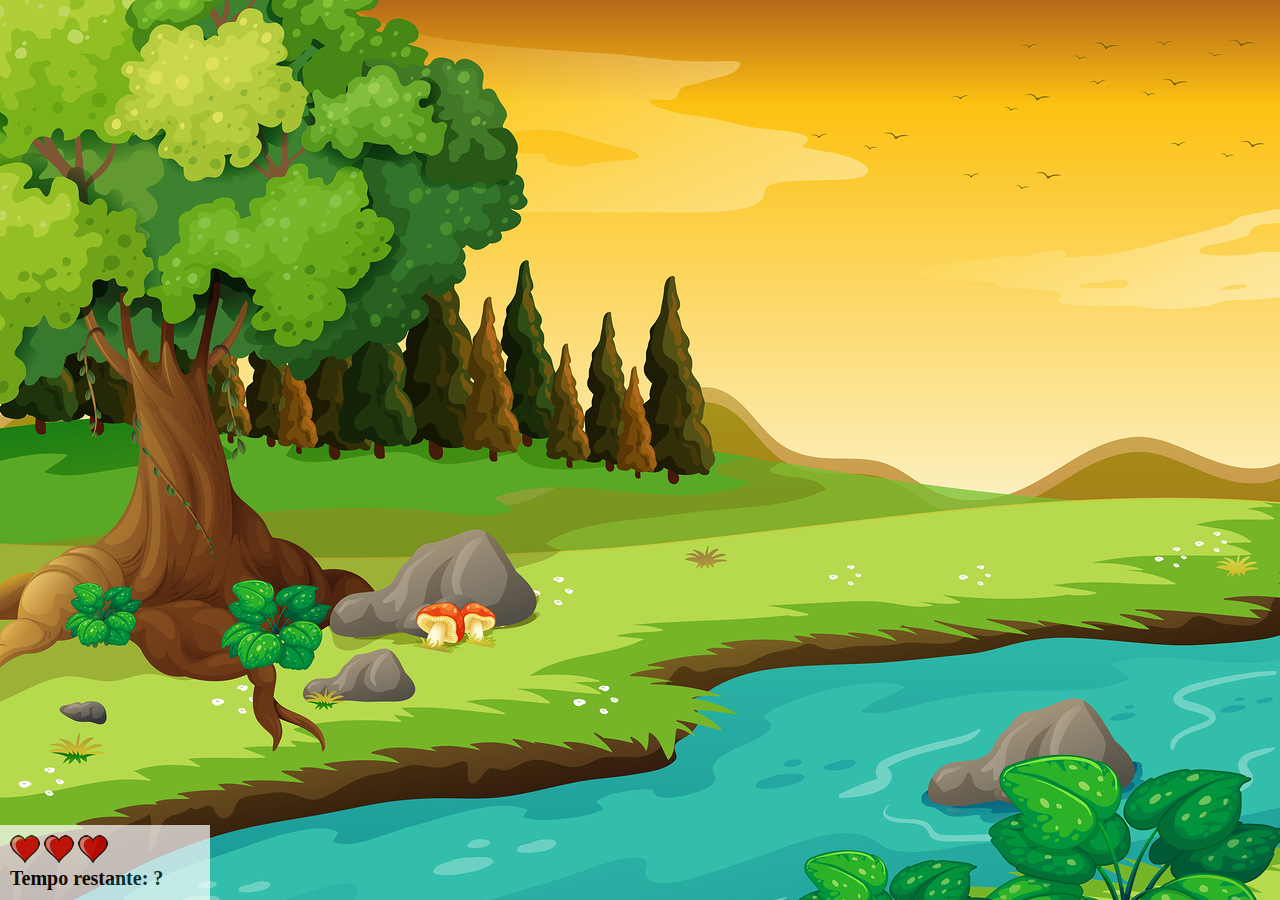
==== app.html @ a9e39ac6 "progredindo" ====
<!DOCTYPE html>
<html>
	<head>
		<title></title>

		<link rel="stylesheet" href="estilo.css" />
		<script src="jogo.js"></script>
	</head>
	<body onresize="ajustaTamanhoPalcoJogo()">

		<div class="painel">
			<div class="vidas">
				<img id="v1" src="imagens/coracao_cheio.png" />
				<img id="v2" src="imagens/coracao_cheio.png" />
				<img id="v3" src="imagens/coracao_cheio.png" />
			</div>

			<div class="cronometro">Tempo restante: ?</div>
		</div>

		<script>
			setInterval(function() { 
				posicaoRandomica()
			}, 2000)
		</script>
	</body>
</html>
---- estilo.css ----
body {
	background-image: url(imagens/bg.jpg);
	background-repeat: no-repeat;
}

.mosquito1 {
	width: 50px;
	height: 50px;
}

.mosquito2 {
	width: 70px;
	height: 70px;
}

.mosquito3 {
	width: 90px;
	height: 90px;
}

.ladoA {
	transform: scaleX(1);
}

.ladoB {
	transform: scaleX(-1);
}

.painel {
	position: absolute;
	width: 190px;
	padding: 10px;
	left: 0px;
	bottom: 0px;
	border-topo:solid 1px #fff;
	background-color: #fff;
	opacity: 0.7
}

.vidas {
	float: left;
}

.cronometro {
	float: left;
	font-size: 20px;
	font-weight: bold;
}
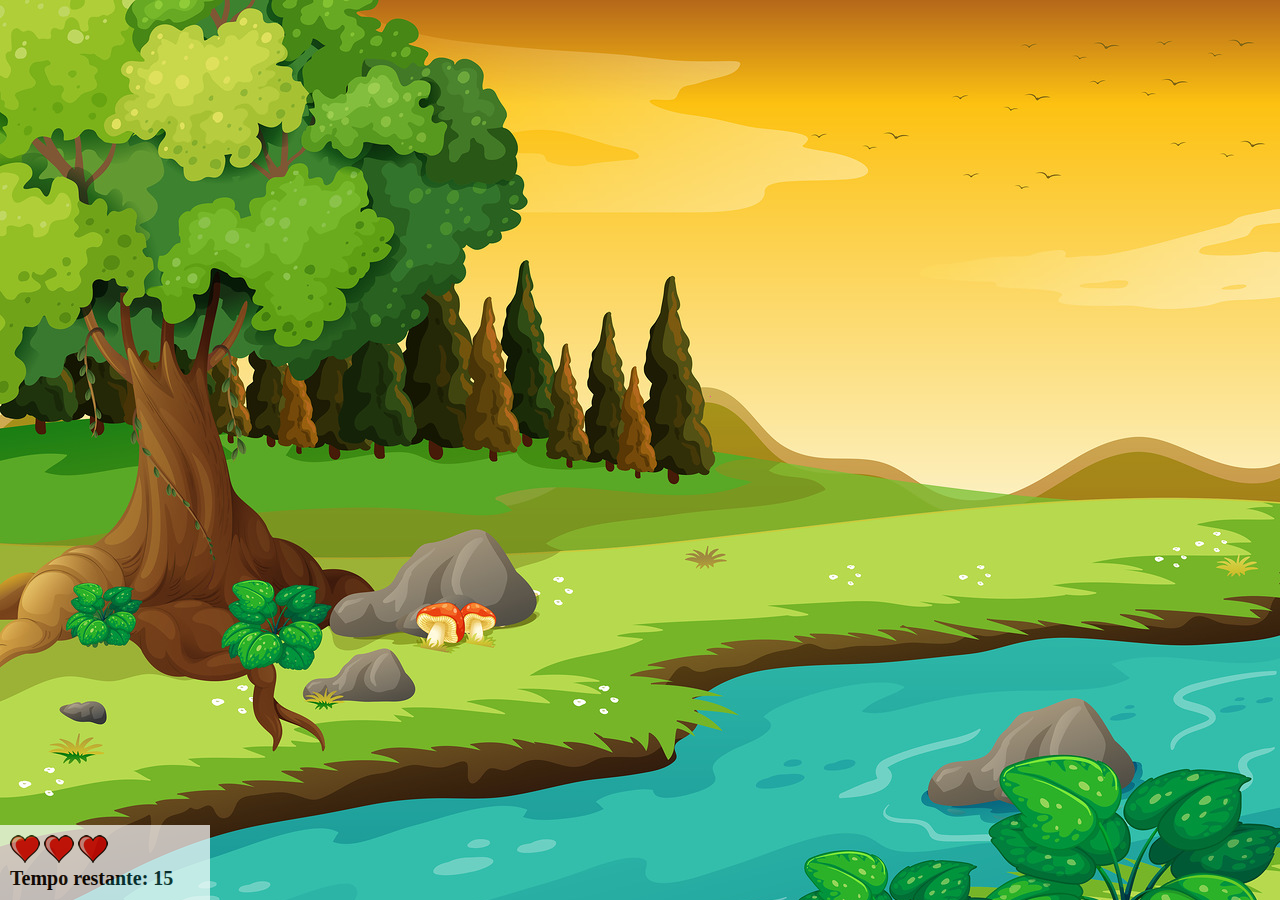
==== commit d76f5929: "finalizando jogo mata mosquito" ====
--- a/app.html
+++ b/app.html
@@ -1,27 +1,33 @@
 <!DOCTYPE html>
 <html>
-	<head>
-		<title></title>
 
-		<link rel="stylesheet" href="estilo.css" />
-		<script src="jogo.js"></script>
-	</head>
-	<body onresize="ajustaTamanhoPalcoJogo()">
+<head>
+	<title></title>
 
-		<div class="painel">
-			<div class="vidas">
-				<img id="v1" src="imagens/coracao_cheio.png" />
-				<img id="v2" src="imagens/coracao_cheio.png" />
-				<img id="v3" src="imagens/coracao_cheio.png" />
-			</div>
+	<link rel="stylesheet" href="estilo.css" />
+	<script src="jogo.js"></script>
+</head>
 
-			<div class="cronometro">Tempo restante: ?</div>
+<body onresize="ajustaTamanhoPalcoJogo()">
+
+	<div class="painel">
+		<div class="vidas">
+			<img id="v1" src="imagens/coracao_cheio.png" />
+			<img id="v2" src="imagens/coracao_cheio.png" />
+			<img id="v3" src="imagens/coracao_cheio.png" />
 		</div>
 
-		<script>
-			setInterval(function() { 
-				posicaoRandomica()
-			}, 2000)
-		</script>
-	</body>
+		<div class="cronometro">Tempo restante: <span id="cronometro"></span></div>
+	</div>
+
+	<script>
+
+		document.getElementById('cronometro').innerHTML = tempo
+
+		var criaMosca = setInterval(function () {
+			posicaoRandomica()
+		}, criaMosquitoTempo)
+	</script>
+</body>
+
 </html>--- a/estilo.css
+++ b/estilo.css
@@ -1,3 +1,7 @@
+html {
+	cursor: url(imagens/mata_mosca.png) 30 30, auto;
+}
+
 body {
 	background-image: url(imagens/bg.jpg);
 	background-repeat: no-repeat;
